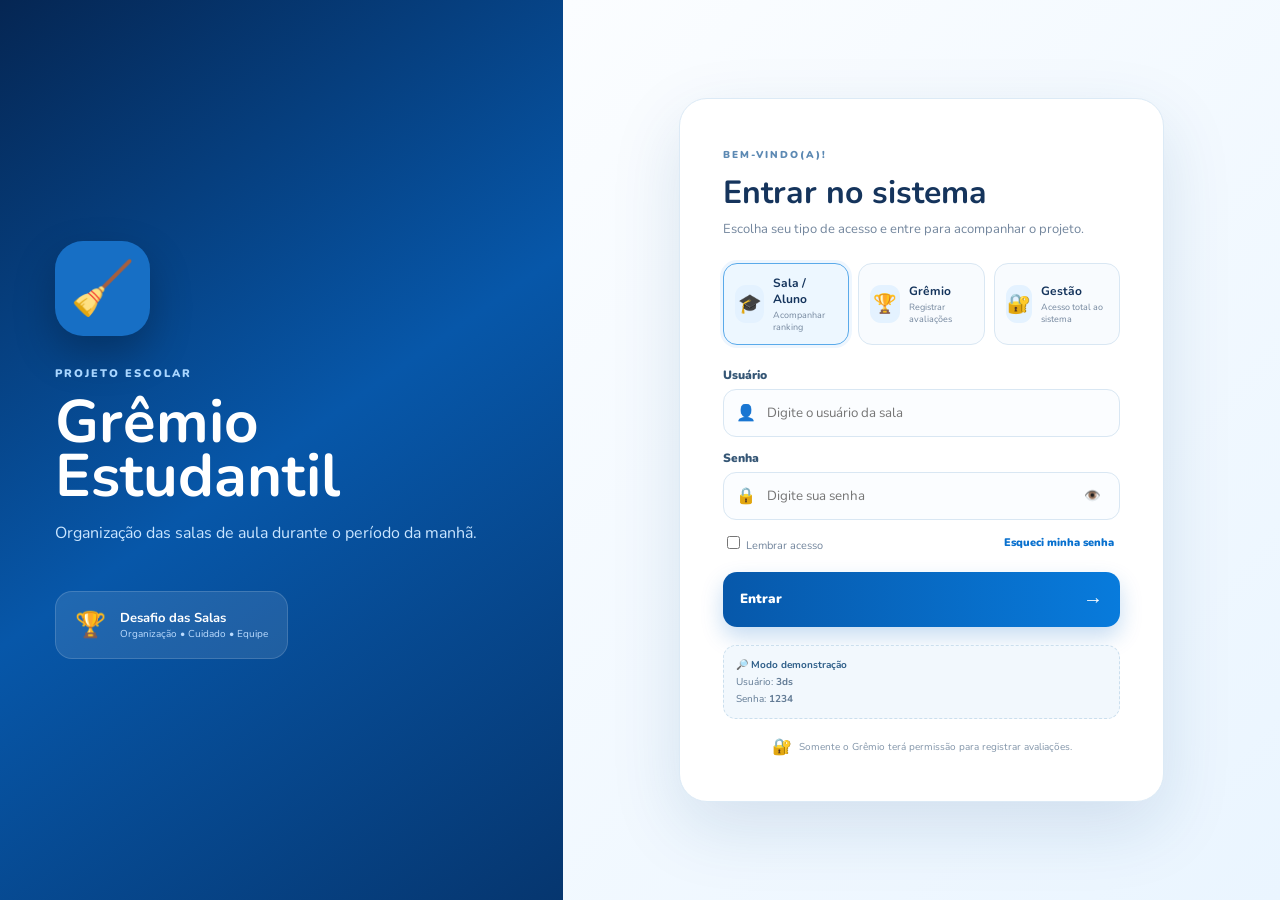
==== gestao.html @ 5908d63b "Atualização" ====
<!DOCTYPE html>
<html lang="pt-BR">
<head>
<meta charset="UTF-8"><meta name="viewport" content="width=device-width, initial-scale=1">
<title>Painel da Gestão Escolar</title><link rel="stylesheet" href="style.css">
<link rel="preconnect" href="https://fonts.googleapis.com"><link href="https://fonts.googleapis.com/css2?family=Inter:wght@400;500;600;700;800&display=swap" rel="stylesheet">
</head>
<body>
<aside class="sidebar" id="sidebar">
  <div class="brand"><div class="brand-logo">GE</div><div><b>Gestão Escolar</b><small>Administração geral</small></div></div>
  <div class="admin"><div class="admin-icon">🏆</div><div><b>Gestão Escolar</b><small>Administrador geral</small></div><i></i></div>
  <p class="nav-label">MENU PRINCIPAL</p>
  <nav>
    <button class="nav active" data-page="dashboard">▦ <span>Dashboard</span></button>
    <button class="nav" data-page="salas">🏫 <span>Salas</span></button>
    <button class="nav" data-page="ranking">🏆 <span>Ranking</span></button>
    <button class="nav" data-page="avaliacoes">📝 <span>Avaliações</span></button>
    <button class="nav" data-page="historico">◷ <span>Histórico</span></button>
  </nav>
  <button class="nav" data-page="gestao" id="gestaoMenu">🔐 <span>Gestão geral</span></button><p class="nav-label prefs">PREFERÊNCIAS</p><button class="nav" data-page="configuracoes">⚙ <span>Configurações</span></button>
  <button class="nav logout logout-visible" id="logout" type="button">↪ <span>Sair / Voltar ao login</span></button>
  <div class="sidebar-bottom"><div class="tip"><b>💡 Organização faz a diferença!</b><p>Acompanhe as salas e incentive um ambiente melhor para todos.</p></div></div>
</aside>
<main class="main">
<header class="topbar"><button id="menuToggle" class="menu-toggle">☰</button><div class="crumb">Gestão Escolar <span>/</span> <b id="crumbCurrent">Dashboard</b></div><div class="top-right"><span class="demo"><i></i> Modo demonstração</span><div class="avatar">GE</div></div></header>
<div class="content">
<section class="page active" id="page-dashboard">
  <div class="welcome"><div><p class="eyebrow">VISÃO GERAL</p><h1>Olá, Gestão Escolar! 👋</h1><p class="muted">Acompanhe a organização das salas e os resultados do projeto.</p></div><span class="date" id="today">📅 Hoje</span></div>
  <div class="stats">
    <article class="stat"><div class="stat-top"><span class="stat-icon blue">🏫</span><small>Cadastradas</small></div><p>Total de salas</p><strong id="totalRooms">4</strong><footer>Salas participantes</footer></article>
    <article class="stat"><div class="stat-top"><span class="stat-icon purple">📝</span><small>Neste mês</small></div><p>Avaliações realizadas</p><strong id="totalEvaluations">3</strong><footer>Registros demonstrativos</footer></article>
    <article class="stat"><div class="stat-top"><span class="stat-icon gold">🏆</span><small>Líder atual</small></div><p>1º lugar</p><strong class="leader" id="leader">3º A</strong><footer>Maior pontuação do mês</footer></article>
    <article class="stat"><div class="stat-top"><span class="stat-icon green">📈</span><small>Média mensal</small></div><p>Média de pontos</p><strong id="average">81,8</strong><footer>Entre as salas participantes</footer></article>
  </div>
  <div class="columns"><article class="panel"><div class="panel-head"><div><h2>🏆 Ranking das salas</h2><p class="muted">Destaques do período selecionado</p></div><button class="link" data-go="ranking">Ver ranking completo ↗</button></div><div class="filter"><label for="dashMonth">Período</label><select id="dashMonth"><option value="outubro">Outubro 2026</option><option value="setembro">Setembro 2026</option><option value="agosto">Agosto 2026</option><option value="julho">Julho 2026</option></select></div><div id="dashRanking" class="rank-list"></div></article>
  <article class="panel"><div class="panel-head"><div><h2>📝 Últimas avaliações</h2><p class="muted">Atividade recente</p></div><button class="link" data-go="historico">Ver todas ↗</button></div><div id="recent"></div><button class="outline wide" data-go="avaliacoes">＋ Registrar avaliação</button></article></div>
  <article class="panel callout"><div><span class="callout-icon">✨</span><div><h2>Vamos manter tudo em dia?</h2><p class="muted">Registre as avaliações para manter o ranking atualizado.</p></div></div><button class="primary" data-go="avaliacoes">Nova avaliação →</button></article>
  <p class="notice">ⓘ Prévia visual com dados fictícios. As informações ainda não são salvas no Supabase.</p>
</section>
<section class="page" id="page-salas">
  <div class="page-title"><div><p class="eyebrow">GERENCIAMENTO</p><h1>Salas participantes</h1><p class="muted">Visualize as turmas e prepare o cadastro de cada uma.</p></div><button class="primary" id="newRoom">＋ Cadastrar sala</button></div>
  <div class="toolbar"><div class="search">⌕ <input id="roomSearch" placeholder="Buscar sala..." aria-label="Buscar sala"></div><span id="roomCount">4 salas</span></div><div class="rooms-grid" id="roomsGrid"></div>
  <p class="notice">ⓘ O cadastro nesta versão é demonstrativo e não cria contas reais.</p>
</section>
<section class="page" id="page-ranking">
  <div class="page-title"><div><p class="eyebrow">DESEMPENHO</p><h1>Ranking completo</h1><p class="muted">Compare os resultados das salas por mês.</p></div><div class="month-filter"><label for="rankMonth">Mês</label><select id="rankMonth"><option value="outubro">Outubro 2026</option><option value="setembro">Setembro 2026</option><option value="agosto">Agosto 2026</option><option value="julho">Julho 2026</option></select></div></div>
  <article class="panel table-panel"><div class="table-scroll"><table><thead><tr><th>Posição</th><th>Sala</th><th>Pontuação</th><th>Desempenho</th><th>Status</th></tr></thead><tbody id="rankTable"></tbody></table></div></article><p class="notice">ⓘ Pontuações de exemplo, que serão substituídas pelos dados reais do Supabase.</p>
</section>
<section class="page" id="page-avaliacoes">
  <div class="page-title"><div><p class="eyebrow">REGISTRO</p><h1>Nova avaliação</h1><p class="muted">Preencha os dados para simular uma avaliação.</p></div></div>
  <div class="form-layout"><article class="panel form-panel"><div class="panel-head"><div><h2>📝 Dados da avaliação</h2><p class="muted">Preencha os campos obrigatórios.</p></div></div>
  <form id="evalForm"><div class="field"><label for="evalRoom">Sala *</label><select id="evalRoom" required></select></div><div class="form-row"><div class="field"><label for="evalDate">Data *</label><input type="date" id="evalDate" required></div><div class="field"><label for="evalPoints">Pontuação (0–100) *</label><input type="number" id="evalPoints" min="0" max="100" required placeholder="Ex.: 85"></div></div><div class="field"><label for="evalResult">Resultado *</label><select id="evalResult" required><option value="">Selecione</option><option>Excelente</option><option>Bom</option><option>Regular</option><option>Precisa melhorar</option></select></div><div class="field"><label for="evalNotes">Observações</label><textarea id="evalNotes" rows="4" placeholder="Pontos positivos e o que pode melhorar..."></textarea></div><div class="form-actions"><button type="reset" class="outline">Limpar</button><button class="primary">Salvar demonstração →</button></div></form></article>
  <aside class="panel criteria"><div class="stat-icon blue">📋</div><h2>Dica para avaliar</h2><p class="muted">Use os mesmos critérios para todas as turmas.</p><div class="criterion"><span>🧹</span><div><b>Limpeza</b><p>Chão, lixeiras e superfícies.</p></div></div><div class="criterion"><span>📚</span><div><b>Organização</b><p>Materiais e carteiras organizados.</p></div></div><div class="criterion"><span>🤝</span><div><b>Colaboração</b><p>Cuidado e participação coletiva.</p></div></div></aside></div><p class="notice">ⓘ O formulário ainda não grava dados permanentemente.</p>
</section>
<section class="page" id="page-historico">
  <div class="page-title"><div><p class="eyebrow">ACOMPANHAMENTO</p><h1>Histórico de avaliações</h1><p class="muted">Consulte os registros por sala e mês.</p></div></div>
  <div class="filters panel"><div class="field"><label for="historyRoom">Sala</label><select id="historyRoom"><option value="todas">Todas as salas</option></select></div><div class="field"><label for="historyMonth">Mês</label><select id="historyMonth"><option value="todos">Todos os meses</option><option value="outubro">Outubro 2026</option><option value="setembro">Setembro 2026</option><option value="agosto">Agosto 2026</option><option value="julho">Julho 2026</option></select></div></div>
  <article class="panel table-panel"><div class="table-scroll"><table><thead><tr><th>Data</th><th>Sala</th><th>Resultado</th><th>Pontos</th><th>Observação</th></tr></thead><tbody id="historyTable"></tbody></table></div><div id="emptyHistory" class="empty hidden">Nenhuma avaliação encontrada para esses filtros.</div></article><p class="notice">ⓘ O histórico atual é fictício e serve para validar a interface.</p>
</section>
<section class="page" id="page-gestao">
  <div class="page-title"><div><p class="eyebrow">ACESSO TOTAL</p><h1>Gestão Escolar</h1><p class="muted">Visão administrativa de todo o protótipo.</p></div></div>
  <article class="panel"><h2>🔐 Permissões da Gestão</h2>
    <p class="muted">A Gestão pode acessar todas as páginas administrativas do Grêmio e visualizar o Portal das Salas.</p>
    <p>✓ Dashboard, cadastro de salas, ranking, avaliações, histórico e configurações.</p>
    <p>✓ Visualização do Portal das Salas, sem alterar a estrutura que já foi aprovada.</p>
    <button class="primary" type="button" id="gestaoAcessoSala">Abrir Portal das Salas →</button>
    <p class="notice">ⓘ A autenticação atual é demonstrativa (localStorage). Para acesso total seguro e gerenciamento real de contas, é necessário integrar Supabase Auth e RLS.</p>
  </article>
</section>
<section class="page" id="page-configuracoes">
  <div class="page-title"><div><p class="eyebrow">PERSONALIZAÇÃO</p><h1>Configurações</h1><p class="muted">Prévia das informações que poderão ser personalizadas.</p></div></div>
  <article class="panel settings"><div class="settings-brand"><div class="brand-logo big">GE</div><div><h2>Grêmio Estudantil</h2><p class="muted">Painel administrativo do projeto de organização das salas.</p></div></div><hr><div class="setting-row"><div><b>Nome do painel</b><p class="muted">Identificação exibida na navegação.</p></div><strong>Grêmio Escolar</strong></div><div class="setting-row"><div><b>Permissões</b><p class="muted">O Grêmio poderá administrar avaliações e salas.</p></div><span class="badge">Administrador</span></div><div class="setting-row"><div><b>Armazenamento</b><p class="muted">Banco de dados ainda não conectado.</p></div><span class="badge pending">Aguardando Supabase</span></div></article><p class="notice">ⓘ Autenticação e permissões reais serão configuradas com Supabase Auth e RLS.</p>
</section>
</div></main>
<div class="toast" id="toast" role="status"></div>
<dialog id="roomDialog"><form id="roomForm"><div class="dialog-head"><div><p class="eyebrow">NOVO CADASTRO</p><h2>Cadastrar sala</h2></div><button type="button" id="closeDialog" class="close">×</button></div><p class="muted">Esta sala ficará apenas nesta demonstração.</p><div class="field"><label for="roomName">Nome da sala *</label><input id="roomName" required maxlength="40" placeholder="Ex.: 3º D.S"></div><div class="field"><label for="roomLogin">Login desejado *</label><input id="roomLogin" required maxlength="30" placeholder="Ex.: 3ds"></div><div class="field"><label for="roomLogo">Logo da sala (opcional)</label><input type="file" id="roomLogo" accept="image/png,image/jpeg,image/webp"><small>Imagem de até 2 MB; não será enviada a um servidor.</small></div><div class="form-actions"><button type="button" class="outline" id="cancelDialog">Cancelar</button><button class="primary">Adicionar sala</button></div></form></dialog>
<script src="gestao.js"></script>
</body></html>
---- style.css ----
*{box-sizing:border-box} :root{--blue:#2864e8;--ink:#182640;--muted:#7f8ba0;--line:#e8edf5;--bg:#f5f7fb}body{margin:0;background:var(--bg);color:var(--ink);font:14px Inter,Arial,sans-serif}button,input,select,textarea{font:inherit}button{cursor:pointer}.sidebar{position:fixed;inset:0 auto 0 0;width:245px;background:#fff;border-right:1px solid var(--line);padding:25px 16px 18px;display:flex;flex-direction:column;z-index:5}.brand,.admin,.settings-brand{display:flex;align-items:center;gap:11px}.brand{padding:0 7px 25px}.brand-logo{width:43px;height:43px;display:grid;place-items:center;border-radius:14px;background:linear-gradient(140deg,#4387ff,#2454d8);color:#fff;font-weight:800;box-shadow:0 7px 15px #2864e833}.brand b,.brand small,.admin b,.admin small{display:block}.brand b{font-size:13px}.brand small,.admin small{font-size:10px;color:var(--muted);margin-top:5px}.admin{padding:12px 10px;background:#f6f8fd;border:1px solid #edf1f8;border-radius:12px;margin-bottom:26px;position:relative}.admin-icon{width:35px;height:35px;border-radius:10px;display:grid;place-items:center;background:#e7efff}.admin b{font-size:11px}.admin i{position:absolute;right:11px;top:12px;width:7px;height:7px;border-radius:50%;background:#24c58a}.nav-label{font-size:9px;letter-spacing:1.3px;font-weight:800;color:#a0aabc;margin:0 10px 10px}.nav{width:100%;display:flex;align-items:center;gap:12px;border:0;background:transparent;color:#6d7a91;padding:12px 13px;border-radius:9px;text-align:left;font-size:12px;font-weight:600;margin:2px 0}.nav span{font-size:12px}.nav:hover{background:#f3f6fc;color:var(--blue)}.nav.active{background:linear-gradient(100deg,#2864e8,#3978f2);color:white;box-shadow:0 7px 16px #2864e826}.prefs{margin-top:26px}.sidebar-bottom{margin-top:auto}.tip{padding:14px 12px;background:linear-gradient(145deg,#eef4ff,#f7f9ff);border:1px solid #e6edff;border-radius:12px;margin-bottom:12px}.tip b{font-size:10px}.tip p{font-size:10px;color:var(--muted);line-height:1.6;margin:7px 0 0}.logout{border-top:1px solid #f0f2f7;border-radius:0;padding-top:16px}.main{margin-left:245px;min-height:100vh}.topbar{height:72px;background:#fff;border-bottom:1px solid var(--line);display:flex;align-items:center;justify-content:space-between;padding:0 32px;position:sticky;top:0;z-index:3}.crumb{font-size:11px;color:#929db0}.crumb span{padding:0 9px;color:#c4cbd6}.crumb b{color:#25344d}.top-right{display:flex;align-items:center;gap:15px}.demo{background:#fff7e7;color:#a66a09;padding:8px 11px;border-radius:30px;font-size:10px;font-weight:700}.demo i{display:inline-block;width:6px;height:6px;background:#f2ad35;border-radius:50%;margin-right:5px}.avatar{width:34px;height:34px;border-radius:50%;display:grid;place-items:center;background:#e8efff;color:var(--blue);font-size:11px;font-weight:800}.content{max-width:1500px;margin:auto;padding:30px 32px 40px}.page{display:none}.page.active{display:block;animation:fade .2s}@keyframes fade{from{opacity:.5;transform:translateY(3px)}to{opacity:1;transform:none}}.welcome,.page-title{display:flex;justify-content:space-between;align-items:center;gap:18px;margin-bottom:24px}.eyebrow{font-size:9px;letter-spacing:1.4px;font-weight:800;color:var(--blue);margin:0 0 8px}.welcome h1,.page-title h1{font-size:27px;letter-spacing:-.8px;margin:0 0 8px}.muted{color:var(--muted);font-size:11px;line-height:1.65;margin:0}.date{border:1px solid var(--line);background:#fff;border-radius:9px;padding:11px 13px;font-size:10px;color:#64728a;white-space:nowrap}.stats{display:grid;grid-template-columns:repeat(4,minmax(0,1fr));gap:14px;margin-bottom:20px}.stat,.panel{background:#fff;border:1px solid #e9edf5;border-radius:14px;box-shadow:0 8px 26px #1c376909;min-width:0}.stat{padding:17px}.stat-top{display:flex;justify-content:space-between;align-items:center;margin-bottom:17px}.stat-icon{width:36px;height:36px;border-radius:11px;display:grid;place-items:center;font-size:17px}.blue{background:#eaf1ff}.purple{background:#f1eaff}.gold{background:#fff4d9}.green{background:#e3f8ee}.stat-top small{font-size:9px;color:#8995a9;background:#f7f8fb;padding:5px 7px;border-radius:6px}.stat p{font-size:10px;color:#7d899d;margin:0 0 7px}.stat>strong{font-size:27px;letter-spacing:-.8px}.stat>strong.leader{font-size:23px;color:#d08a12}.stat footer{font-size:9px;color:#a0aabc;margin-top:7px}.columns{display:grid;grid-template-columns:minmax(0,1.4fr) minmax(270px,.85fr);gap:17px;margin-bottom:18px}.panel{padding:20px}.panel-head{display:flex;justify-content:space-between;align-items:center;gap:10px;margin-bottom:18px}.panel h2{font-size:14px;margin:0 0 6px}.link{border:0;background:transparent;color:var(--blue);font-size:10px;font-weight:700;white-space:nowrap}.filter{display:flex;align-items:center;gap:9px;margin-bottom:15px}.filter label,.month-filter label{font-size:10px;color:#8b97aa}.filter select,.month-filter select,.filters select{border:1px solid var(--line);border-radius:8px;padding:8px 10px;background:white;color:#52617a;font-size:10px}.rank-list{display:grid;gap:13px}.rank-row{display:grid;grid-template-columns:26px minmax(70px,1fr) minmax(60px,1fr) 30px;gap:9px;align-items:center}.rank-number{width:25px;height:25px;display:grid;place-items:center;background:#f3f5f9;border-radius:8px;font-size:10px;font-weight:800;color:#718099}.rank-number.first{background:#fff1ca;color:#bb800d}.rank-room,.table-room{display:flex;align-items:center;gap:8px;min-width:0;font-size:10px;font-weight:700}.room-logo{width:29px;height:29px;flex:0 0 29px;display:grid;place-items:center;border-radius:9px;background:#eaf1ff;color:var(--blue);font-size:9px;font-weight:800;overflow:hidden}.room-logo img{width:100%;height:100%;object-fit:cover}.rank-room b{white-space:nowrap;overflow:hidden;text-overflow:ellipsis}.track,.table-track{height:6px;background:#edf1f7;border-radius:20px;overflow:hidden}.track span,.table-track span{display:block;height:100%;background:linear-gradient(90deg,#2864e8,#65a0ff);border-radius:20px}.points{font-size:11px;font-weight:800;text-align:right}.recent-item{display:flex;gap:9px;align-items:flex-start;padding:11px 0;border-bottom:1px solid #f0f2f7}.recent-item:first-child{padding-top:0}.recent-item:last-child{border-bottom:0}.recent-icon{width:29px;height:29px;display:grid;place-items:center;background:#eff4ff;border-radius:9px}.recent-copy{flex:1;min-width:0}.recent-copy b{display:block;font-size:10px;margin:2px 0 5px}.recent-copy p{font-size:9px;color:#8b97aa;margin:0;line-height:1.5}.recent-points{font-size:10px;font-weight:800;color:#18a874}.primary,.outline{display:inline-flex;align-items:center;justify-content:center;gap:8px;border-radius:9px;padding:11px 14px;font-size:10px;font-weight:800}.primary{background:var(--blue);color:#fff;border:1px solid var(--blue);box-shadow:0 5px 13px #2864e822}.primary:hover{background:#1849ba}.outline{border:1px solid #dfe6f1;background:#fff;color:#63718a}.wide{width:100%;margin-top:7px}.callout{display:flex;align-items:center;justify-content:space-between;gap:16px;padding:17px 20px}.callout>div{display:flex;align-items:center;gap:13px}.callout h2{margin-bottom:5px}.callout-icon{width:41px;height:41px;display:grid;place-items:center;background:#f0eaff;border-radius:12px;font-size:20px}.notice{font-size:10px;color:#8c98ab;line-height:1.6;margin:15px 2px}.page-title{align-items:flex-end}.month-filter{display:flex;align-items:center;gap:9px}.month-filter select{min-width:145px}.toolbar{display:flex;align-items:center;justify-content:space-between;gap:14px;margin-bottom:17px;font-size:10px;color:#8b97aa}.search{display:flex;align-items:center;gap:8px;background:white;border:1px solid var(--line);border-radius:9px;padding:0 12px;height:39px;width:min(100%,340px);font-size:21px;color:#9aa6b8}.search input{border:0;outline:0;width:100%;font-size:11px}.rooms-grid{display:grid;grid-template-columns:repeat(3,minmax(0,1fr));gap:14px}.room-card{padding:18px;background:#fff;border:1px solid var(--line);border-radius:14px;box-shadow:0 8px 26px #1c376909}.room-top{display:flex;align-items:center;gap:10px;margin-bottom:16px}.room-top .room-logo{width:42px;height:42px;flex-basis:42px;border-radius:12px;font-size:12px}.room-top h3{font-size:13px;margin:0 0 5px}.room-top small{font-size:10px;color:#8c98ab}.room-score{display:flex;justify-content:space-between;align-items:center;border-top:1px solid #f0f2f7;padding-top:13px}.room-score span{font-size:10px;color:#8793a7}.room-score b{font-size:22px}.room-foot{display:flex;justify-content:space-between;align-items:center;margin-top:13px}.badge{display:inline-flex;align-items:center;gap:5px;background:#e9f9f1;color:#16845d;border-radius:20px;padding:6px 9px;font-size:9px;font-weight:700}.badge:before{content:'';width:5px;height:5px;background:currentColor;border-radius:50%}.pending{background:#fff4df;color:#a66a09}.mini-link{border:0;background:transparent;color:var(--blue);font-size:10px;font-weight:700}.table-panel{padding:0;overflow:hidden}.table-scroll{overflow-x:auto}table{width:100%;border-collapse:collapse;min-width:620px;text-align:left}th{font-size:9px;letter-spacing:.5px;color:#8e9aae;background:#fafbfe;text-transform:uppercase;padding:15px 19px;border-bottom:1px solid var(--line)}td{padding:14px 19px;border-bottom:1px solid #f0f2f7;font-size:11px;color:#56647b}tbody tr:last-child td{border-bottom:0}.table-room{color:#263650}.position{width:25px;height:25px;display:grid;place-items:center;border-radius:8px;background:#f2f4f8;font-weight:800}.position.first{background:#fff0c6;color:#b67b0d}.table-points{font-weight:800;color:#263650}.table-track{width:90px}.form-layout{display:grid;grid-template-columns:minmax(0,1.45fr) minmax(230px,.75fr);gap:17px}.form-panel form,.room-dialog form{display:grid;gap:16px}.field{display:grid;gap:8px;min-width:0}.field label{font-size:10px;font-weight:700;color:#52617a}.field input,.field select,.field textarea{width:100%;border:1px solid #e2e8f1;border-radius:9px;background:white;padding:12px 13px;outline:none;color:#263650;font-size:11px}.field input:focus,.field select:focus,.field textarea:focus{border-color:#8eb0ff;box-shadow:0 0 0 3px #eaf1ff}.field textarea{resize:vertical;line-height:1.6}.field small{font-size:9px;color:#929db0}.form-row{display:grid;grid-template-columns:1fr 1fr;gap:13px}.form-actions{display:flex;justify-content:flex-end;gap:9px;margin-top:3px}.criteria{background:linear-gradient(155deg,#fff,#f8faff)}.criteria h2{margin:14px 0 7px}.criterion{display:flex;gap:10px;padding:14px 0;border-bottom:1px solid #edf0f6}.criterion:last-child{border-bottom:0}.criterion>span{width:31px;height:31px;display:grid;place-items:center;background:#f2f5fb;border-radius:9px}.criterion b{font-size:10px}.criterion p{font-size:9px;color:#8995a9;margin:5px 0 0}.filters{display:flex;gap:13px;justify-content:flex-start;margin-bottom:16px;padding:14px}.filters .field{min-width:160px}.empty{text-align:center;padding:30px;color:#8995a9;font-size:11px}.hidden{display:none!important}.settings{max-width:800px;padding:24px}.brand-logo.big{width:58px;height:58px;border-radius:17px;font-size:17px}.settings-brand h2{margin-bottom:6px}.settings hr{border:0;border-top:1px solid #edf0f6;margin:24px 0 5px}.setting-row{display:flex;justify-content:space-between;align-items:center;gap:20px;padding:18px 0;border-bottom:1px solid #f0f2f7}.setting-row:last-child{border:0}.setting-row b{font-size:11px}.setting-row p{margin-top:5px}.setting-row>strong{font-size:11px;color:#53617a}.toast{position:fixed;right:22px;bottom:22px;max-width:350px;padding:13px 17px;background:#17243b;color:white;border-radius:10px;font-size:11px;box-shadow:0 12px 35px #101e3733;opacity:0;transform:translateY(10px);pointer-events:none;transition:.25s;z-index:20}.toast.show{opacity:1;transform:none}dialog{width:min(440px,calc(100% - 28px));border:1px solid var(--line);border-radius:16px;padding:24px;box-shadow:0 25px 80px #10254a33}dialog::backdrop{background:#12213b80;backdrop-filter:blur(3px)}.dialog-head{display:flex;justify-content:space-between;align-items:start}.dialog-head h2{font-size:21px;margin:0}.close{border:0;background:#f3f5f9;border-radius:8px;width:30px;height:30px;font-size:22px;color:#69768b}.menu-toggle{display:none;border:0;background:transparent;font-size:20px;color:#50617b}
@media(max-width:1150px){.sidebar{width:220px}.main{margin-left:220px}.content{padding:26px 22px}.topbar{padding:0 22px}.stats{grid-template-columns:repeat(2,minmax(0,1fr))}.rooms-grid{grid-template-columns:repeat(2,minmax(0,1fr))}.columns{grid-template-columns:minmax(0,1.15fr) minmax(250px,.85fr)}}
@media(max-width:820px){.sidebar{transform:translateX(-100%);transition:transform .25s;box-shadow:12px 0 35px #10254a12}.sidebar.open{transform:translateX(0)}.main{margin-left:0}.menu-toggle{display:block}.topbar{gap:12px;padding:0 16px}.crumb{margin-right:auto}.content{padding:23px 16px}.columns,.form-layout{grid-template-columns:1fr}.tip{display:none}}
@media(max-width:560px){.content{padding:20px 12px}.topbar{height:62px;padding:0 12px}.crumb{font-size:10px}.crumb:first-letter{color:inherit}.demo{font-size:0;padding:9px}.demo i{margin:0}.top-right{gap:8px}.welcome,.page-title{align-items:flex-start;flex-direction:column}.welcome h1,.page-title h1{font-size:24px}.stats{gap:9px}.stat{padding:13px}.stat>strong{font-size:23px}.stat-top small{font-size:8px}.stat-icon{width:32px;height:32px}.panel{padding:15px}.panel-head{align-items:flex-start}.link{font-size:9px}.callout{align-items:flex-start;flex-direction:column}.callout .primary{width:100%}.rooms-grid{grid-template-columns:1fr}.toolbar{align-items:stretch}.search{width:100%}.page-title .primary{align-self:stretch}.month-filter{width:100%;justify-content:space-between}.month-filter select{flex:1}.form-row{grid-template-columns:1fr}.filters{flex-direction:column}.filters .field{width:100%}.setting-row{align-items:flex-start;flex-direction:column;gap:9px}.rank-row{grid-template-columns:24px minmax(65px,1fr) minmax(48px,.8fr) 28px;gap:6px}.rank-room{gap:5px}.rank-room .room-logo{width:24px;height:24px;flex-basis:24px}.rank-room b{font-size:9px}}

/* Ocultar áreas exclusivas quando não autorizadas. */
[hidden] { display: none !important; }

[hidden] { display: none !important; }

/* Sair sempre visível no menu principal, sem depender de rolar a barra lateral. */
.sidebar .logout-visible{
  display:flex;align-items:center;gap:10px;width:100%;margin-top:12px;
  padding:12px 14px;border:1px solid #f5d4d4;border-radius:10px;
  background:#fff4f4;color:#ad3030;font-weight:700;text-align:left;cursor:pointer;
}
.sidebar .logout-visible:hover{background:#ffe5e5;color:#8c2020;}
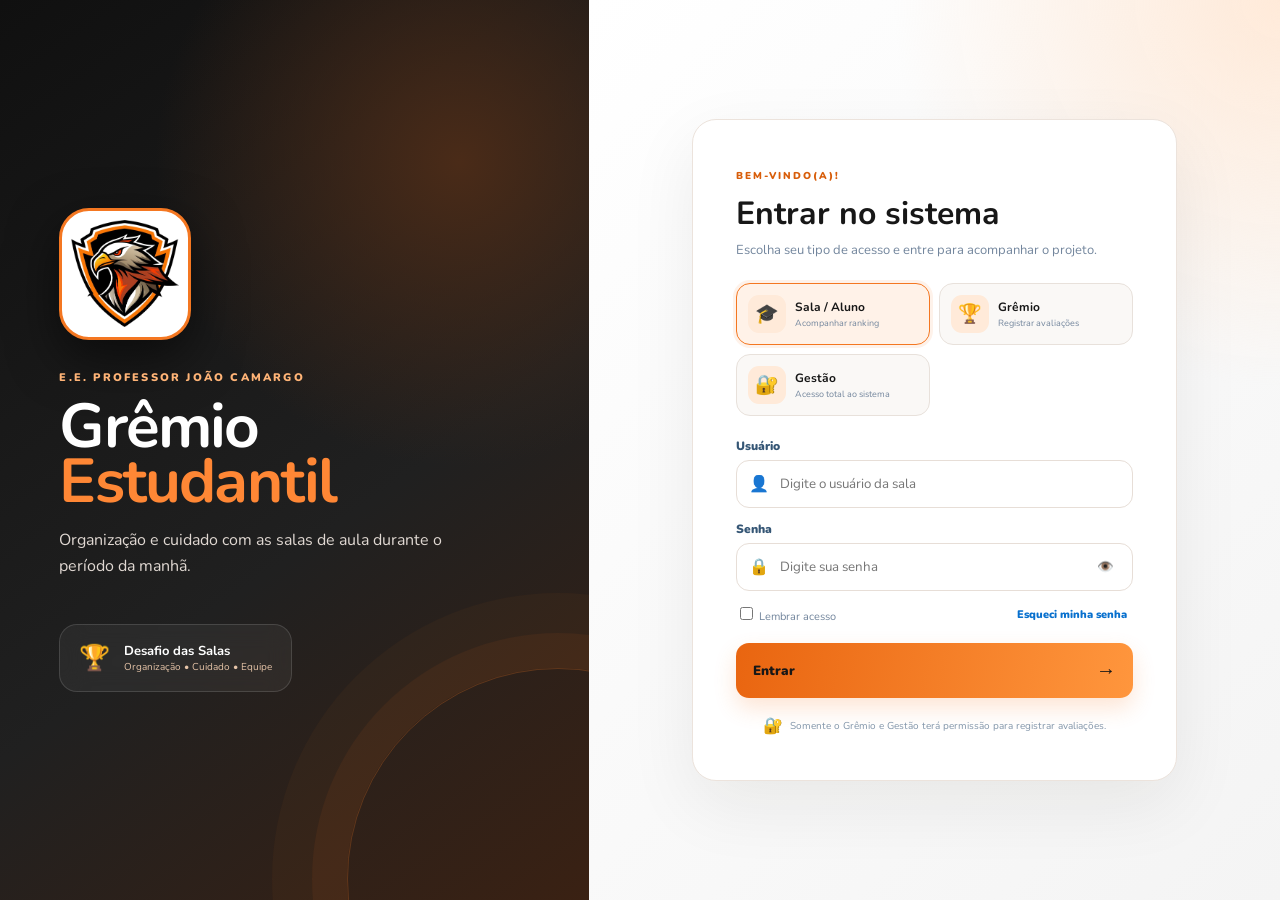
==== commit 8d0bd7a2: "Projeto Atualizado" ====
--- a/gestao.html
+++ b/gestao.html
@@ -7,9 +7,8 @@
 </head>
 <body>
 <aside class="sidebar" id="sidebar">
-  <div class="brand"><div class="brand-logo">GE</div><div><b>Gestão Escolar</b><small>Administração geral</small></div></div>
-  <div class="admin"><div class="admin-icon">🏆</div><div><b>Gestão Escolar</b><small>Administrador geral</small></div><i></i></div>
-  <p class="nav-label">MENU PRINCIPAL</p>
+  <div class="brand"><div class="brand-logo" aria-label="Águia João Camargo"><img src="aguia-joao-camargo.png" alt="Brasão da águia"></div><div><b>Gestão Escolar</b><small>E.E. Professor João Camargo</small></div></div>
+<p class="nav-label">MENU PRINCIPAL</p>
   <nav>
     <button class="nav active" data-page="dashboard">▦ <span>Dashboard</span></button>
     <button class="nav" data-page="salas">🏫 <span>Salas</span></button>
@@ -35,7 +34,7 @@
   <div class="columns"><article class="panel"><div class="panel-head"><div><h2>🏆 Ranking das salas</h2><p class="muted">Destaques do período selecionado</p></div><button class="link" data-go="ranking">Ver ranking completo ↗</button></div><div class="filter"><label for="dashMonth">Período</label><select id="dashMonth"><option value="outubro">Outubro 2026</option><option value="setembro">Setembro 2026</option><option value="agosto">Agosto 2026</option><option value="julho">Julho 2026</option></select></div><div id="dashRanking" class="rank-list"></div></article>
   <article class="panel"><div class="panel-head"><div><h2>📝 Últimas avaliações</h2><p class="muted">Atividade recente</p></div><button class="link" data-go="historico">Ver todas ↗</button></div><div id="recent"></div><button class="outline wide" data-go="avaliacoes">＋ Registrar avaliação</button></article></div>
   <article class="panel callout"><div><span class="callout-icon">✨</span><div><h2>Vamos manter tudo em dia?</h2><p class="muted">Registre as avaliações para manter o ranking atualizado.</p></div></div><button class="primary" data-go="avaliacoes">Nova avaliação →</button></article>
-  <p class="notice">ⓘ Prévia visual com dados fictícios. As informações ainda não são salvas no Supabase.</p>
+  <p class="notice">ⓘ Prévia visual: os dados ainda não estão conectados ao banco de dados.</p>
 </section>
 <section class="page" id="page-salas">
   <div class="page-title"><div><p class="eyebrow">GERENCIAMENTO</p><h1>Salas participantes</h1><p class="muted">Visualize as turmas e prepare o cadastro de cada uma.</p></div><button class="primary" id="newRoom">＋ Cadastrar sala</button></div>
@@ -69,10 +68,10 @@
 </section>
 <section class="page" id="page-configuracoes">
   <div class="page-title"><div><p class="eyebrow">PERSONALIZAÇÃO</p><h1>Configurações</h1><p class="muted">Prévia das informações que poderão ser personalizadas.</p></div></div>
-  <article class="panel settings"><div class="settings-brand"><div class="brand-logo big">GE</div><div><h2>Grêmio Estudantil</h2><p class="muted">Painel administrativo do projeto de organização das salas.</p></div></div><hr><div class="setting-row"><div><b>Nome do painel</b><p class="muted">Identificação exibida na navegação.</p></div><strong>Grêmio Escolar</strong></div><div class="setting-row"><div><b>Permissões</b><p class="muted">O Grêmio poderá administrar avaliações e salas.</p></div><span class="badge">Administrador</span></div><div class="setting-row"><div><b>Armazenamento</b><p class="muted">Banco de dados ainda não conectado.</p></div><span class="badge pending">Aguardando Supabase</span></div></article><p class="notice">ⓘ Autenticação e permissões reais serão configuradas com Supabase Auth e RLS.</p>
+  <article class="panel settings"><div class="settings-brand"><div class="brand-logo big"><img src="aguia-joao-camargo.png" alt="Águia João Camargo"></div><div><h2>Gestão Escolar</h2><p class="muted">Painel do administrador geral da E.E. Professor João Camargo.</p></div></div><hr><div class="setting-row"><div><b>Nome do painel</b><p class="muted">Identificação exibida na navegação.</p></div><strong>Gestão Escolar</strong></div><div class="setting-row"><div><b>Permissões</b><p class="muted">A Gestão é responsável pela administração geral do sistema.</p></div><span class="badge">Administrador geral</span></div><div class="setting-row"><div><b>Armazenamento</b><p class="muted">Banco de dados ainda não conectado.</p></div><span class="badge pending">Aguardando Supabase</span></div></article><p class="notice">ⓘ Autenticação e permissões reais serão configuradas com Supabase Auth e RLS.</p>
 </section>
 </div></main>
 <div class="toast" id="toast" role="status"></div>
 <dialog id="roomDialog"><form id="roomForm"><div class="dialog-head"><div><p class="eyebrow">NOVO CADASTRO</p><h2>Cadastrar sala</h2></div><button type="button" id="closeDialog" class="close">×</button></div><p class="muted">Esta sala ficará apenas nesta demonstração.</p><div class="field"><label for="roomName">Nome da sala *</label><input id="roomName" required maxlength="40" placeholder="Ex.: 3º D.S"></div><div class="field"><label for="roomLogin">Login desejado *</label><input id="roomLogin" required maxlength="30" placeholder="Ex.: 3ds"></div><div class="field"><label for="roomLogo">Logo da sala (opcional)</label><input type="file" id="roomLogo" accept="image/png,image/jpeg,image/webp"><small>Imagem de até 2 MB; não será enviada a um servidor.</small></div><div class="form-actions"><button type="button" class="outline" id="cancelDialog">Cancelar</button><button class="primary">Adicionar sala</button></div></form></dialog>
 <script src="gestao.js"></script>
-</body></html>
+</body></html>
--- a/style.css
+++ b/style.css
@@ -1,4 +1,469 @@
-*{box-sizing:border-box} :root{--blue:#2864e8;--ink:#182640;--muted:#7f8ba0;--line:#e8edf5;--bg:#f5f7fb}body{margin:0;background:var(--bg);color:var(--ink);font:14px Inter,Arial,sans-serif}button,input,select,textarea{font:inherit}button{cursor:pointer}.sidebar{position:fixed;inset:0 auto 0 0;width:245px;background:#fff;border-right:1px solid var(--line);padding:25px 16px 18px;display:flex;flex-direction:column;z-index:5}.brand,.admin,.settings-brand{display:flex;align-items:center;gap:11px}.brand{padding:0 7px 25px}.brand-logo{width:43px;height:43px;display:grid;place-items:center;border-radius:14px;background:linear-gradient(140deg,#4387ff,#2454d8);color:#fff;font-weight:800;box-shadow:0 7px 15px #2864e833}.brand b,.brand small,.admin b,.admin small{display:block}.brand b{font-size:13px}.brand small,.admin small{font-size:10px;color:var(--muted);margin-top:5px}.admin{padding:12px 10px;background:#f6f8fd;border:1px solid #edf1f8;border-radius:12px;margin-bottom:26px;position:relative}.admin-icon{width:35px;height:35px;border-radius:10px;display:grid;place-items:center;background:#e7efff}.admin b{font-size:11px}.admin i{position:absolute;right:11px;top:12px;width:7px;height:7px;border-radius:50%;background:#24c58a}.nav-label{font-size:9px;letter-spacing:1.3px;font-weight:800;color:#a0aabc;margin:0 10px 10px}.nav{width:100%;display:flex;align-items:center;gap:12px;border:0;background:transparent;color:#6d7a91;padding:12px 13px;border-radius:9px;text-align:left;font-size:12px;font-weight:600;margin:2px 0}.nav span{font-size:12px}.nav:hover{background:#f3f6fc;color:var(--blue)}.nav.active{background:linear-gradient(100deg,#2864e8,#3978f2);color:white;box-shadow:0 7px 16px #2864e826}.prefs{margin-top:26px}.sidebar-bottom{margin-top:auto}.tip{padding:14px 12px;background:linear-gradient(145deg,#eef4ff,#f7f9ff);border:1px solid #e6edff;border-radius:12px;margin-bottom:12px}.tip b{font-size:10px}.tip p{font-size:10px;color:var(--muted);line-height:1.6;margin:7px 0 0}.logout{border-top:1px solid #f0f2f7;border-radius:0;padding-top:16px}.main{margin-left:245px;min-height:100vh}.topbar{height:72px;background:#fff;border-bottom:1px solid var(--line);display:flex;align-items:center;justify-content:space-between;padding:0 32px;position:sticky;top:0;z-index:3}.crumb{font-size:11px;color:#929db0}.crumb span{padding:0 9px;color:#c4cbd6}.crumb b{color:#25344d}.top-right{display:flex;align-items:center;gap:15px}.demo{background:#fff7e7;color:#a66a09;padding:8px 11px;border-radius:30px;font-size:10px;font-weight:700}.demo i{display:inline-block;width:6px;height:6px;background:#f2ad35;border-radius:50%;margin-right:5px}.avatar{width:34px;height:34px;border-radius:50%;display:grid;place-items:center;background:#e8efff;color:var(--blue);font-size:11px;font-weight:800}.content{max-width:1500px;margin:auto;padding:30px 32px 40px}.page{display:none}.page.active{display:block;animation:fade .2s}@keyframes fade{from{opacity:.5;transform:translateY(3px)}to{opacity:1;transform:none}}.welcome,.page-title{display:flex;justify-content:space-between;align-items:center;gap:18px;margin-bottom:24px}.eyebrow{font-size:9px;letter-spacing:1.4px;font-weight:800;color:var(--blue);margin:0 0 8px}.welcome h1,.page-title h1{font-size:27px;letter-spacing:-.8px;margin:0 0 8px}.muted{color:var(--muted);font-size:11px;line-height:1.65;margin:0}.date{border:1px solid var(--line);background:#fff;border-radius:9px;padding:11px 13px;font-size:10px;color:#64728a;white-space:nowrap}.stats{display:grid;grid-template-columns:repeat(4,minmax(0,1fr));gap:14px;margin-bottom:20px}.stat,.panel{background:#fff;border:1px solid #e9edf5;border-radius:14px;box-shadow:0 8px 26px #1c376909;min-width:0}.stat{padding:17px}.stat-top{display:flex;justify-content:space-between;align-items:center;margin-bottom:17px}.stat-icon{width:36px;height:36px;border-radius:11px;display:grid;place-items:center;font-size:17px}.blue{background:#eaf1ff}.purple{background:#f1eaff}.gold{background:#fff4d9}.green{background:#e3f8ee}.stat-top small{font-size:9px;color:#8995a9;background:#f7f8fb;padding:5px 7px;border-radius:6px}.stat p{font-size:10px;color:#7d899d;margin:0 0 7px}.stat>strong{font-size:27px;letter-spacing:-.8px}.stat>strong.leader{font-size:23px;color:#d08a12}.stat footer{font-size:9px;color:#a0aabc;margin-top:7px}.columns{display:grid;grid-template-columns:minmax(0,1.4fr) minmax(270px,.85fr);gap:17px;margin-bottom:18px}.panel{padding:20px}.panel-head{display:flex;justify-content:space-between;align-items:center;gap:10px;margin-bottom:18px}.panel h2{font-size:14px;margin:0 0 6px}.link{border:0;background:transparent;color:var(--blue);font-size:10px;font-weight:700;white-space:nowrap}.filter{display:flex;align-items:center;gap:9px;margin-bottom:15px}.filter label,.month-filter label{font-size:10px;color:#8b97aa}.filter select,.month-filter select,.filters select{border:1px solid var(--line);border-radius:8px;padding:8px 10px;background:white;color:#52617a;font-size:10px}.rank-list{display:grid;gap:13px}.rank-row{display:grid;grid-template-columns:26px minmax(70px,1fr) minmax(60px,1fr) 30px;gap:9px;align-items:center}.rank-number{width:25px;height:25px;display:grid;place-items:center;background:#f3f5f9;border-radius:8px;font-size:10px;font-weight:800;color:#718099}.rank-number.first{background:#fff1ca;color:#bb800d}.rank-room,.table-room{display:flex;align-items:center;gap:8px;min-width:0;font-size:10px;font-weight:700}.room-logo{width:29px;height:29px;flex:0 0 29px;display:grid;place-items:center;border-radius:9px;background:#eaf1ff;color:var(--blue);font-size:9px;font-weight:800;overflow:hidden}.room-logo img{width:100%;height:100%;object-fit:cover}.rank-room b{white-space:nowrap;overflow:hidden;text-overflow:ellipsis}.track,.table-track{height:6px;background:#edf1f7;border-radius:20px;overflow:hidden}.track span,.table-track span{display:block;height:100%;background:linear-gradient(90deg,#2864e8,#65a0ff);border-radius:20px}.points{font-size:11px;font-weight:800;text-align:right}.recent-item{display:flex;gap:9px;align-items:flex-start;padding:11px 0;border-bottom:1px solid #f0f2f7}.recent-item:first-child{padding-top:0}.recent-item:last-child{border-bottom:0}.recent-icon{width:29px;height:29px;display:grid;place-items:center;background:#eff4ff;border-radius:9px}.recent-copy{flex:1;min-width:0}.recent-copy b{display:block;font-size:10px;margin:2px 0 5px}.recent-copy p{font-size:9px;color:#8b97aa;margin:0;line-height:1.5}.recent-points{font-size:10px;font-weight:800;color:#18a874}.primary,.outline{display:inline-flex;align-items:center;justify-content:center;gap:8px;border-radius:9px;padding:11px 14px;font-size:10px;font-weight:800}.primary{background:var(--blue);color:#fff;border:1px solid var(--blue);box-shadow:0 5px 13px #2864e822}.primary:hover{background:#1849ba}.outline{border:1px solid #dfe6f1;background:#fff;color:#63718a}.wide{width:100%;margin-top:7px}.callout{display:flex;align-items:center;justify-content:space-between;gap:16px;padding:17px 20px}.callout>div{display:flex;align-items:center;gap:13px}.callout h2{margin-bottom:5px}.callout-icon{width:41px;height:41px;display:grid;place-items:center;background:#f0eaff;border-radius:12px;font-size:20px}.notice{font-size:10px;color:#8c98ab;line-height:1.6;margin:15px 2px}.page-title{align-items:flex-end}.month-filter{display:flex;align-items:center;gap:9px}.month-filter select{min-width:145px}.toolbar{display:flex;align-items:center;justify-content:space-between;gap:14px;margin-bottom:17px;font-size:10px;color:#8b97aa}.search{display:flex;align-items:center;gap:8px;background:white;border:1px solid var(--line);border-radius:9px;padding:0 12px;height:39px;width:min(100%,340px);font-size:21px;color:#9aa6b8}.search input{border:0;outline:0;width:100%;font-size:11px}.rooms-grid{display:grid;grid-template-columns:repeat(3,minmax(0,1fr));gap:14px}.room-card{padding:18px;background:#fff;border:1px solid var(--line);border-radius:14px;box-shadow:0 8px 26px #1c376909}.room-top{display:flex;align-items:center;gap:10px;margin-bottom:16px}.room-top .room-logo{width:42px;height:42px;flex-basis:42px;border-radius:12px;font-size:12px}.room-top h3{font-size:13px;margin:0 0 5px}.room-top small{font-size:10px;color:#8c98ab}.room-score{display:flex;justify-content:space-between;align-items:center;border-top:1px solid #f0f2f7;padding-top:13px}.room-score span{font-size:10px;color:#8793a7}.room-score b{font-size:22px}.room-foot{display:flex;justify-content:space-between;align-items:center;margin-top:13px}.badge{display:inline-flex;align-items:center;gap:5px;background:#e9f9f1;color:#16845d;border-radius:20px;padding:6px 9px;font-size:9px;font-weight:700}.badge:before{content:'';width:5px;height:5px;background:currentColor;border-radius:50%}.pending{background:#fff4df;color:#a66a09}.mini-link{border:0;background:transparent;color:var(--blue);font-size:10px;font-weight:700}.table-panel{padding:0;overflow:hidden}.table-scroll{overflow-x:auto}table{width:100%;border-collapse:collapse;min-width:620px;text-align:left}th{font-size:9px;letter-spacing:.5px;color:#8e9aae;background:#fafbfe;text-transform:uppercase;padding:15px 19px;border-bottom:1px solid var(--line)}td{padding:14px 19px;border-bottom:1px solid #f0f2f7;font-size:11px;color:#56647b}tbody tr:last-child td{border-bottom:0}.table-room{color:#263650}.position{width:25px;height:25px;display:grid;place-items:center;border-radius:8px;background:#f2f4f8;font-weight:800}.position.first{background:#fff0c6;color:#b67b0d}.table-points{font-weight:800;color:#263650}.table-track{width:90px}.form-layout{display:grid;grid-template-columns:minmax(0,1.45fr) minmax(230px,.75fr);gap:17px}.form-panel form,.room-dialog form{display:grid;gap:16px}.field{display:grid;gap:8px;min-width:0}.field label{font-size:10px;font-weight:700;color:#52617a}.field input,.field select,.field textarea{width:100%;border:1px solid #e2e8f1;border-radius:9px;background:white;padding:12px 13px;outline:none;color:#263650;font-size:11px}.field input:focus,.field select:focus,.field textarea:focus{border-color:#8eb0ff;box-shadow:0 0 0 3px #eaf1ff}.field textarea{resize:vertical;line-height:1.6}.field small{font-size:9px;color:#929db0}.form-row{display:grid;grid-template-columns:1fr 1fr;gap:13px}.form-actions{display:flex;justify-content:flex-end;gap:9px;margin-top:3px}.criteria{background:linear-gradient(155deg,#fff,#f8faff)}.criteria h2{margin:14px 0 7px}.criterion{display:flex;gap:10px;padding:14px 0;border-bottom:1px solid #edf0f6}.criterion:last-child{border-bottom:0}.criterion>span{width:31px;height:31px;display:grid;place-items:center;background:#f2f5fb;border-radius:9px}.criterion b{font-size:10px}.criterion p{font-size:9px;color:#8995a9;margin:5px 0 0}.filters{display:flex;gap:13px;justify-content:flex-start;margin-bottom:16px;padding:14px}.filters .field{min-width:160px}.empty{text-align:center;padding:30px;color:#8995a9;font-size:11px}.hidden{display:none!important}.settings{max-width:800px;padding:24px}.brand-logo.big{width:58px;height:58px;border-radius:17px;font-size:17px}.settings-brand h2{margin-bottom:6px}.settings hr{border:0;border-top:1px solid #edf0f6;margin:24px 0 5px}.setting-row{display:flex;justify-content:space-between;align-items:center;gap:20px;padding:18px 0;border-bottom:1px solid #f0f2f7}.setting-row:last-child{border:0}.setting-row b{font-size:11px}.setting-row p{margin-top:5px}.setting-row>strong{font-size:11px;color:#53617a}.toast{position:fixed;right:22px;bottom:22px;max-width:350px;padding:13px 17px;background:#17243b;color:white;border-radius:10px;font-size:11px;box-shadow:0 12px 35px #101e3733;opacity:0;transform:translateY(10px);pointer-events:none;transition:.25s;z-index:20}.toast.show{opacity:1;transform:none}dialog{width:min(440px,calc(100% - 28px));border:1px solid var(--line);border-radius:16px;padding:24px;box-shadow:0 25px 80px #10254a33}dialog::backdrop{background:#12213b80;backdrop-filter:blur(3px)}.dialog-head{display:flex;justify-content:space-between;align-items:start}.dialog-head h2{font-size:21px;margin:0}.close{border:0;background:#f3f5f9;border-radius:8px;width:30px;height:30px;font-size:22px;color:#69768b}.menu-toggle{display:none;border:0;background:transparent;font-size:20px;color:#50617b}
+*{box-sizing:border-box} 
+:root{--blue:#2864e8;
+  --ink:#182640;
+  --muted:#7f8ba0;
+  --line:#e8edf5;
+  --bg:#f5f7fb;
+}
+body{
+  margin:0;
+  background:var(--bg);
+  color:var(--ink);
+  font:14px Inter,Arial,sans-serif;
+}
+button,input,select,textarea{
+  font:inherit;
+}
+button{
+  cursor:pointer;
+}
+.sidebar{
+  position:fixed;
+  inset:0 auto 0 0;
+  width:245px;
+  background:#fff;
+  border-right:1px solid var(--line);
+  padding:25px 16px 18px;
+  display:flex;
+  flex-direction:column;
+  z-index:5;
+}
+.brand,.admin,.settings-brand{
+  display:flex;
+  align-items:center;
+  gap:11px;
+}
+.brand{
+  padding:0 7px 25px;
+}
+.brand-logo{
+  width:43px;
+  height:43px;
+  display:grid;
+  place-items:center;
+  border-radius:14px;
+  background:linear-gradient(140deg,#4387ff,#2454d8);
+  color:#fff;
+  font-weight:800;
+  box-shadow:0 7px 15px #2864e833;
+}
+.brand b,.brand small,.admin b,.admin small{
+  display:block;
+}
+.brand b{
+  font-size:13px;
+}
+.brand small,.admin small{
+  font-size:10px;
+  color:var(--muted);
+  margin-top:5px;
+}
+.admin{
+  padding:12px 10px;
+  background:#f6f8fd;
+  border:1px solid #edf1f8;
+  border-radius:12px;
+  margin-bottom:26px;
+  position:relative;
+}
+.admin-icon{
+  width:35px;
+  height:35px;
+  border-radius:10px;
+  display:grid;
+  place-items:center;
+  background:#e7efff;
+}
+.admin b{
+  font-size:11px;
+}
+.admin i{
+  position:absolute;
+  right:11px;
+  top:12px;
+  width:7px;
+  height:7px;
+  border-radius:50%;
+  background:#24c58a;
+}
+.nav-label{
+  font-size:9px;
+  letter-spacing:1.3px;
+  font-weight:800;
+  color:#a0aabc;
+  margin:0 10px 10px;
+}
+.nav{
+  width:100%;
+  display:flex;
+  align-items:center;
+  gap:12px;
+  border:0;
+  background:transparent;
+  color:#6d7a91;
+  padding:12px 13px;
+  border-radius:9px;
+  text-align:left;
+  font-size:12px;
+  font-weight:600;
+  margin:2px 0;
+}
+.nav span{
+  font-size:12px;
+}
+.nav:hover{
+  background:#f3f6fc;
+  color:var(--blue);
+}
+.nav.active{
+  background:linear-gradient(100deg,#2864e8,#3978f2);
+  color:white;
+  box-shadow:0 7px 16px #2864e826;
+}
+.prefs{
+  margin-top:26px;
+}
+.sidebar-bottom{
+  margin-top:auto;
+}
+.tip{
+  padding:14px 12px;
+  background:linear-gradient(145deg,#eef4ff,#f7f9ff);
+  border:1px solid #e6edff;
+  border-radius:12px;
+  margin-bottom:12px;
+}
+
+.tip b{
+  font-size:10px;
+}
+.tip p{
+  font-size:10px;
+  color:var(--muted);
+  line-height:1.6;
+  margin:7px 0 0;
+}
+.logout{
+  border-top:1px solid #f0f2f7;
+  border-radius:0;
+  padding-top:16px;
+}
+.main{
+  margin-left:245px;
+  min-height:100vh;
+}
+.topbar{
+  height:72px;
+  background:#fff;
+  border-bottom:1px solid var(--line);
+  display:flex;
+  align-items:center;
+  justify-content:space-between;
+  padding:0 32px;
+  position:sticky;
+  top:0;
+  z-index:3;
+}
+.crumb{
+  font-size:11px;
+  color:#929db0;
+}
+.crumb span{
+  padding:0 9px;
+  color:#c4cbd6;
+}
+.crumb b{
+  color:#25344d;
+}
+.top-right{
+  display:flex;
+  align-items:center;
+  gap:15px;
+}
+.demo{
+  background:#fff7e7;
+  color:#a66a09;
+  padding:8px 11px;
+  border-radius:30px;
+  font-size:10px;
+  font-weight:700;
+}
+.demo i{
+  display:inline-block;
+  width:6px;
+  height:6px;
+  background:#f2ad35;
+  border-radius:50%;
+  margin-right:5px;
+}
+.avatar{
+  width:34px;
+  height:34px;
+  border-radius:50%;
+  display:grid;
+  place-items:center;
+  background:#e8efff;
+  color:var(--blue);
+  font-size:11px;
+  font-weight:800;
+}
+.content{
+  max-width:1500px;
+  margin:auto;
+  padding:30px 32px 40px;
+}
+.page{
+  display:none;
+}
+.page.active{
+  display:block;
+  animation:fade .2s;
+}
+@keyframes fade{
+  from{opacity:.5;
+    transform:translateY(3px)}to{opacity:1;
+    transform:none};
+  }
+  .welcome,.page-title{
+    display:flex;
+    justify-content:space-between;
+    align-items:center;
+    gap:18px;
+    margin-bottom:24px;
+  }
+  .eyebrow{
+    font-size:9px;
+    letter-spacing:1.4px;
+    font-weight:800;
+    color:var(--blue);
+    margin:0 0 8px;
+  }
+  .welcome h1,.page-title h1{
+    font-size:27px;
+    letter-spacing:-.8px;
+    margin:0 0 8px;
+  }
+  .muted{
+    color:var(--muted);
+    font-size:11px;
+    line-height:1.65;
+    margin:0;
+  }
+  .date{
+    border:1px solid var(--line);
+    background:#fff;
+    border-radius:9px;
+    padding:11px 13px;
+    font-size:10px;
+    color:#64728a;
+    white-space:nowrap;
+  }
+  .stats{
+    display:grid;
+    grid-template-columns:repeat(4,minmax(0,1fr));
+    gap:14px;
+    margin-bottom:20px;
+  }
+  .stat,.panel{
+    background:#fff;
+    border:1px solid #e9edf5;
+    border-radius:14px;
+    box-shadow:0 8px 26px #1c376909;
+    min-width:0;
+  }
+  .stat{
+    padding:17px;
+  }
+  .stat-top{
+    display:flex;
+    justify-content:space-between;
+    align-items:center;
+    margin-bottom:17px;
+  }
+  .stat-icon{
+    width:36px;
+    height:36px;
+    border-radius:11px;
+    display:grid;
+    place-items:center;
+    font-size:17px;
+  }
+  .blue{
+    background:#eaf1ff;
+  }
+  .purple{
+    background:#f1eaff;
+  }
+  .gold{
+    background:#fff4d9;
+  }
+  .green{
+    background:#e3f8ee;
+  }
+  .stat-top small{
+    font-size:9px;
+    color:#8995a9;
+    background:#f7f8fb;
+    padding:5px 7px;
+    border-radius:6px;
+  }
+  .stat p{
+    font-size:10px;
+    color:#7d899d;
+    margin:0 0 7px;
+  }
+  .stat>strong{
+    font-size:27px;
+    letter-spacing:-.8px;
+  }
+  .stat>strong.leader{
+    font-size:23px;
+    color:#d08a12;
+  }
+  .stat footer{
+    font-size:9px;
+    color:#a0aabc;
+    margin-top:7px;
+  }
+  .columns{
+    display:grid;
+    grid-template-columns:minmax(0,1.4fr) minmax(270px,.85fr);
+    gap:17px;
+    margin-bottom:18px;
+  }
+  .panel{
+    padding:20px;
+  }
+  .panel-head{
+    display:flex;
+    justify-content:space-between;
+    align-items:center;
+    gap:10px;
+    margin-bottom:18px;
+  }
+  .panel h2{
+    font-size:14px;
+    margin:0 0 6px;
+  }
+  .link{
+    border:0;
+    background:transparent;
+    color:var(--blue);
+    font-size:10px;
+    font-weight:700;
+    white-space:nowrap;
+  }
+  .filter{
+    display:flex;
+    align-items:center;
+    gap:9px;
+    margin-bottom:15px;
+  }
+  .filter label,.month-filter label{
+    font-size:10px;
+    color:#8b97aa;
+  }.filter select,.month-filter select,.filters select{
+    border:1px solid var(--line);
+    border-radius:8px;
+    padding:8px 10px;
+    background:white;
+    color:#52617a;
+    font-size:10px;
+  }
+  .rank-list{
+    display:grid;
+    gap:13px;
+  }
+  .rank-row{
+    display:grid;
+    grid-template-columns:26px minmax(70px,1fr) minmax(60px,1fr) 30px;
+    gap:9px;
+    align-items:center;
+  }
+  .rank-number{
+    width:25px;
+    height:25px;
+    display:grid;
+    place-items:center;
+    background:#f3f5f9;
+    border-radius:8px;
+    font-size:10px;
+    font-weight:800;
+    color:#718099;
+  }
+  .rank-number.first{
+    background:#fff1ca;
+    color:#bb800d;
+  }
+  .rank-room,.table-room{
+    display:flex;
+    align-items:center;
+    gap:8px;min-width:0;
+    font-size:10px;
+    font-weight:700;
+  }
+  .room-logo{
+    width:29px;
+    height:29px;
+    flex:0 0 29px;
+    display:grid;
+    place-items:center;
+    border-radius:9px;
+    background:#eaf1ff;
+    color:var(--blue);
+    font-size:9px;
+    font-weight:800;
+    overflow:hidden;
+  }
+  .room-logo img{
+    width:100%;
+    height:100%;
+    object-fit:cover;
+  }
+  .rank-room b{
+    white-space:nowrap;
+    overflow:hidden;
+    text-overflow:ellipsis;
+  }
+  .track,.table-track{
+    height:6px;
+    background:#edf1f7;
+    border-radius:20px;
+    overflow:hidden;
+  }
+  .track span,.table-track span{
+    display:block;
+    height:100%;
+    background:linear-gradient(90deg,#2864e8,#65a0ff);
+    border-radius:20px;
+  }
+  .points{
+    font-size:11px;
+    font-weight:800;
+    text-align:right;
+  }
+  .recent-item{
+    display:flex;
+    gap:9px;
+    align-items:flex-start;
+    padding:11px 0;
+    border-bottom:1px solid #f0f2f7;
+  }
+  .recent-item:first-child{
+    padding-top:0;
+  }
+  .recent-item:last-child{
+    border-bottom:0;
+  }
+  .recent-icon{
+    width:29px;
+    height:29px;
+    display:grid;
+    place-items:center;
+    background:#eff4ff;
+    border-radius:9px;
+  }
+  .recent-copy{flex:1;min-width:0}.recent-copy b{display:block;font-size:10px;margin:2px 0 5px}.recent-copy p{font-size:9px;color:#8b97aa;margin:0;line-height:1.5}.recent-points{font-size:10px;font-weight:800;color:#18a874}.primary,.outline{display:inline-flex;align-items:center;justify-content:center;gap:8px;border-radius:9px;padding:11px 14px;font-size:10px;font-weight:800}.primary{background:var(--blue);color:#fff;border:1px solid var(--blue);box-shadow:0 5px 13px #2864e822}.primary:hover{background:#1849ba}.outline{border:1px solid #dfe6f1;background:#fff;color:#63718a}.wide{width:100%;margin-top:7px}.callout{display:flex;align-items:center;justify-content:space-between;gap:16px;padding:17px 20px}.callout>div{display:flex;align-items:center;gap:13px}.callout h2{margin-bottom:5px}.callout-icon{width:41px;height:41px;display:grid;place-items:center;background:#f0eaff;border-radius:12px;font-size:20px}.notice{font-size:10px;color:#8c98ab;line-height:1.6;margin:15px 2px}.page-title{align-items:flex-end}.month-filter{display:flex;align-items:center;gap:9px}.month-filter select{min-width:145px}.toolbar{display:flex;align-items:center;justify-content:space-between;gap:14px;margin-bottom:17px;font-size:10px;color:#8b97aa}.search{display:flex;align-items:center;gap:8px;background:white;border:1px solid var(--line);border-radius:9px;padding:0 12px;height:39px;width:min(100%,340px);font-size:21px;color:#9aa6b8}.search input{border:0;outline:0;width:100%;font-size:11px}.rooms-grid{display:grid;grid-template-columns:repeat(3,minmax(0,1fr));gap:14px}.room-card{padding:18px;background:#fff;border:1px solid var(--line);border-radius:14px;box-shadow:0 8px 26px #1c376909}.room-top{display:flex;align-items:center;gap:10px;margin-bottom:16px}.room-top .room-logo{width:42px;height:42px;flex-basis:42px;border-radius:12px;font-size:12px}.room-top h3{font-size:13px;margin:0 0 5px}.room-top small{font-size:10px;color:#8c98ab}.room-score{display:flex;justify-content:space-between;align-items:center;border-top:1px solid #f0f2f7;padding-top:13px}.room-score span{font-size:10px;color:#8793a7}.room-score b{font-size:22px}.room-foot{display:flex;justify-content:space-between;align-items:center;margin-top:13px}.badge{display:inline-flex;align-items:center;gap:5px;background:#e9f9f1;color:#16845d;border-radius:20px;padding:6px 9px;font-size:9px;font-weight:700}.badge:before{content:'';width:5px;height:5px;background:currentColor;border-radius:50%}.pending{background:#fff4df;color:#a66a09}.mini-link{border:0;background:transparent;color:var(--blue);font-size:10px;font-weight:700}.table-panel{padding:0;overflow:hidden}.table-scroll{overflow-x:auto}table{width:100%;border-collapse:collapse;min-width:620px;text-align:left}th{font-size:9px;letter-spacing:.5px;color:#8e9aae;background:#fafbfe;text-transform:uppercase;padding:15px 19px;border-bottom:1px solid var(--line)}td{padding:14px 19px;border-bottom:1px solid #f0f2f7;font-size:11px;color:#56647b}tbody tr:last-child td{border-bottom:0}.table-room{color:#263650}.position{width:25px;height:25px;display:grid;place-items:center;border-radius:8px;background:#f2f4f8;font-weight:800}.position.first{background:#fff0c6;color:#b67b0d}.table-points{font-weight:800;color:#263650}.table-track{width:90px}.form-layout{display:grid;grid-template-columns:minmax(0,1.45fr) minmax(230px,.75fr);gap:17px}.form-panel form,.room-dialog form{display:grid;gap:16px}.field{display:grid;gap:8px;min-width:0}.field label{font-size:10px;font-weight:700;color:#52617a}.field input,.field select,.field textarea{width:100%;border:1px solid #e2e8f1;border-radius:9px;background:white;padding:12px 13px;outline:none;color:#263650;font-size:11px}.field input:focus,.field select:focus,.field textarea:focus{border-color:#8eb0ff;box-shadow:0 0 0 3px #eaf1ff}.field textarea{resize:vertical;line-height:1.6}.field small{font-size:9px;color:#929db0}.form-row{display:grid;grid-template-columns:1fr 1fr;gap:13px}.form-actions{display:flex;justify-content:flex-end;gap:9px;margin-top:3px}.criteria{background:linear-gradient(155deg,#fff,#f8faff)}.criteria h2{margin:14px 0 7px}.criterion{display:flex;gap:10px;padding:14px 0;border-bottom:1px solid #edf0f6}.criterion:last-child{border-bottom:0}.criterion>span{width:31px;height:31px;display:grid;place-items:center;background:#f2f5fb;border-radius:9px}.criterion b{font-size:10px}.criterion p{font-size:9px;color:#8995a9;margin:5px 0 0}.filters{display:flex;gap:13px;justify-content:flex-start;margin-bottom:16px;padding:14px}.filters .field{min-width:160px}.empty{text-align:center;padding:30px;color:#8995a9;font-size:11px}.hidden{display:none!important}.settings{max-width:800px;padding:24px}.brand-logo.big{width:58px;height:58px;border-radius:17px;font-size:17px}.settings-brand h2{margin-bottom:6px}.settings hr{border:0;border-top:1px solid #edf0f6;margin:24px 0 5px}.setting-row{display:flex;justify-content:space-between;align-items:center;gap:20px;padding:18px 0;border-bottom:1px solid #f0f2f7}.setting-row:last-child{border:0}.setting-row b{font-size:11px}.setting-row p{margin-top:5px}.setting-row>strong{font-size:11px;color:#53617a}.toast{position:fixed;right:22px;bottom:22px;max-width:350px;padding:13px 17px;background:#17243b;color:white;border-radius:10px;font-size:11px;box-shadow:0 12px 35px #101e3733;opacity:0;transform:translateY(10px);pointer-events:none;transition:.25s;z-index:20}.toast.show{opacity:1;transform:none}dialog{width:min(440px,calc(100% - 28px));border:1px solid var(--line);border-radius:16px;padding:24px;box-shadow:0 25px 80px #10254a33}dialog::backdrop{background:#12213b80;backdrop-filter:blur(3px)}.dialog-head{display:flex;justify-content:space-between;align-items:start}.dialog-head h2{font-size:21px;margin:0}.close{border:0;background:#f3f5f9;border-radius:8px;width:30px;height:30px;font-size:22px;color:#69768b}.menu-toggle{display:none;border:0;background:transparent;font-size:20px;color:#50617b}
 @media(max-width:1150px){.sidebar{width:220px}.main{margin-left:220px}.content{padding:26px 22px}.topbar{padding:0 22px}.stats{grid-template-columns:repeat(2,minmax(0,1fr))}.rooms-grid{grid-template-columns:repeat(2,minmax(0,1fr))}.columns{grid-template-columns:minmax(0,1.15fr) minmax(250px,.85fr)}}
 @media(max-width:820px){.sidebar{transform:translateX(-100%);transition:transform .25s;box-shadow:12px 0 35px #10254a12}.sidebar.open{transform:translateX(0)}.main{margin-left:0}.menu-toggle{display:block}.topbar{gap:12px;padding:0 16px}.crumb{margin-right:auto}.content{padding:23px 16px}.columns,.form-layout{grid-template-columns:1fr}.tip{display:none}}
 @media(max-width:560px){.content{padding:20px 12px}.topbar{height:62px;padding:0 12px}.crumb{font-size:10px}.crumb:first-letter{color:inherit}.demo{font-size:0;padding:9px}.demo i{margin:0}.top-right{gap:8px}.welcome,.page-title{align-items:flex-start;flex-direction:column}.welcome h1,.page-title h1{font-size:24px}.stats{gap:9px}.stat{padding:13px}.stat>strong{font-size:23px}.stat-top small{font-size:8px}.stat-icon{width:32px;height:32px}.panel{padding:15px}.panel-head{align-items:flex-start}.link{font-size:9px}.callout{align-items:flex-start;flex-direction:column}.callout .primary{width:100%}.rooms-grid{grid-template-columns:1fr}.toolbar{align-items:stretch}.search{width:100%}.page-title .primary{align-self:stretch}.month-filter{width:100%;justify-content:space-between}.month-filter select{flex:1}.form-row{grid-template-columns:1fr}.filters{flex-direction:column}.filters .field{width:100%}.setting-row{align-items:flex-start;flex-direction:column;gap:9px}.rank-row{grid-template-columns:24px minmax(65px,1fr) minmax(48px,.8fr) 28px;gap:6px}.rank-room{gap:5px}.rank-room .room-logo{width:24px;height:24px;flex-basis:24px}.rank-room b{font-size:9px}}
@@ -15,3 +480,46 @@
   background:#fff4f4;color:#ad3030;font-weight:700;text-align:left;cursor:pointer;
 }
 .sidebar .logout-visible:hover{background:#ffe5e5;color:#8c2020;}
+
+
+/* IDENTIDADE VISUAL — E.E. PROFESSOR JOÃO CAMARGO */
+:root{--blue:#f47721;--ink:#191919;--muted:#777;--line:#e8e8e8;--bg:#f4f4f4}
+body{background:#f4f4f4;color:#191919}
+.sidebar{background:linear-gradient(180deg,#111 0%,#242424 100%);border-right:1px solid #333;color:#fff}
+.brand-logo{background:linear-gradient(140deg,#ff9a3d,#e85d04);color:#171717;box-shadow:0 7px 18px #f4772140}
+.admin{background:#252525;border-color:#393939}
+.admin-icon{background:#3a2415;color:#ff9a3d}
+.nav{color:#d0d0d0}
+.nav:hover{background:#30251d;color:#ff9a3d}
+.nav.active{background:linear-gradient(100deg,#f47721,#ff963d);color:#171717;box-shadow:0 7px 16px #f4772133}
+.tip{background:linear-gradient(145deg,#2b211b,#242424);border-color:#4b3425;color:#fff}
+.tip p{color:#c8c8c8}
+.main{background:#f4f4f4}
+.eyebrow{color:#e96b13}
+.primary,.login-button{background:linear-gradient(100deg,#e96510,#ff963d)!important;color:#171717!important;border-color:#e96510!important}
+.primary:hover,.login-button:hover{filter:brightness(1.06)}
+.link{color:#e96510}
+.demo{background:#fff0e3;color:#a94808}
+.avatar{background:#ffe4cf;color:#9a4309}
+.stat>strong.leader{color:#e96510}
+.rank-number.first,.position.first{background:#fff0e3;color:#d95e0b}
+.outline{border-color:#e6a06c;color:#b84e0b}
+.outline:hover{background:#fff0e3}
+
+
+/* REFINAMENTO VISUAL — LARANJA, PRETO E BRANCO */
+:root{--blue:#f47721;--ink:#191919;--muted:#777;--line:#e9e3de;--bg:#f5f4f2}
+body{background:linear-gradient(135deg,#f7f6f4,#f1efed);color:#191919}
+.sidebar{box-shadow:10px 0 35px #0000000d}
+.brand-logo{background:#fff;border:2px solid #f47721;padding:4px;overflow:hidden}
+.brand-logo img{width:100%;height:100%;object-fit:contain;display:block}
+.brand{padding-bottom:30px}
+.admin{display:none!important}
+.nav{border-radius:11px;padding:13px 14px;transition:background .18s,color .18s,transform .18s}
+.nav:hover{transform:translateX(2px)}
+.nav.active{background:linear-gradient(105deg,#f47721,#ff9b4d);color:#171717}
+.topbar{box-shadow:0 4px 18px #00000005}
+.stat,.panel,.room-card{border-color:#ece6e0;box-shadow:0 12px 32px #21160e08;border-radius:17px}
+.stat{padding:19px}
+.primary{border-radius:11px;box-shadow:0 8px 18px #f4772128}
+.settings-brand .brand-logo.big{background:#fff;border:2px solid #f47721;padding:4px}
